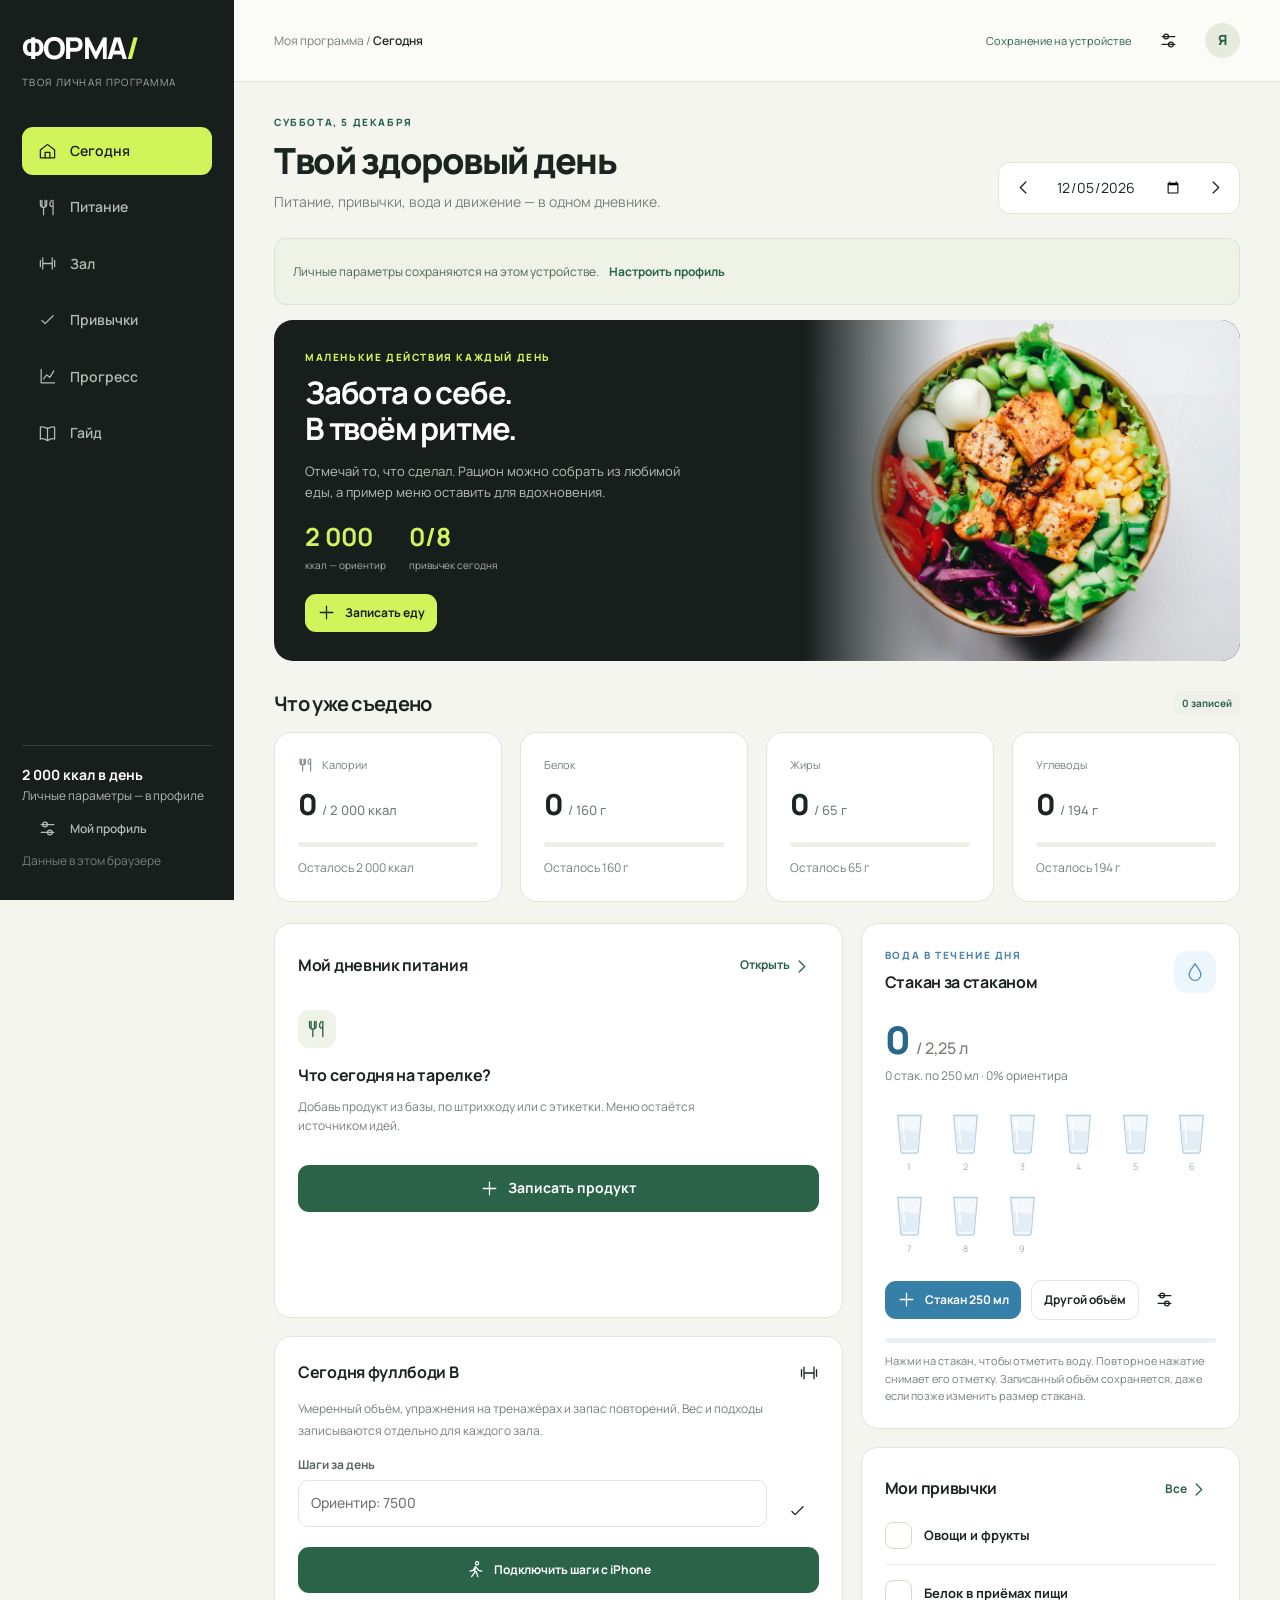
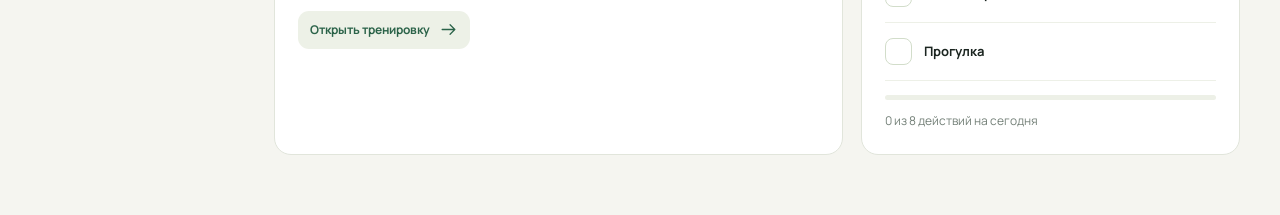
==== forma/index.html @ ad17fe94 "Place step refresh next to daily step count on Today" ====
<!doctype html><html lang="ru"><head><meta charset="UTF-8"><meta name="viewport" content="width=device-width,initial-scale=1,viewport-fit=cover"><meta name="theme-color" content="#171e1c"><meta name="description" content="Дневник продуктов и БЖУ, штрихкоды, вода, привычки и тренировки."><link rel="icon" href="icon.svg" type="image/svg+xml"><link rel="manifest" href="manifest.webmanifest"><link rel="stylesheet" href="style.css?v=6"><title>ФОРМА / Моя программа</title></head><body><aside id="sidebar"></aside><div class="workspace"><header id="header"></header><main id="app"><p>Загружаем твою программу…</p></main></div><nav id="mobile-nav" aria-label="Разделы программы"></nav><div id="toast" role="status"></div><dialog id="modal"></dialog><script src="app.js?v=6" defer></script></body></html>
---- forma/style.css ----
@import url('https://fonts.googleapis.com/css2?family=Manrope:wght@400;500;600;700;800&display=swap');
:root{--bg:#f5f5f0;--ink:#1b2520;--muted:#748078;--line:#e1e5db;--green:#2b6349;--lime:#d1f45b;--dark:#171e1c;--white:#fff;--orange:#c57940}*{box-sizing:border-box}body{margin:0;background:var(--bg);color:var(--ink);font:14px/1.6 Manrope,Arial,sans-serif}button,input,select,textarea{font:inherit}button,a,input,select,summary{touch-action:manipulation}button{cursor:pointer}button:focus-visible,a:focus-visible,summary:focus-visible{outline:3px solid #80ad48;outline-offset:4px}button{border:0}a{color:var(--green)}h1,h2,h3,p{margin:0}h1{font-size:36px;letter-spacing:-1.5px;line-height:1.15;font-weight:800}h2{font-size:23px;letter-spacing:-.7px;line-height:1.35}h3{font-size:16px;letter-spacing:-.3px}small,.muted{color:var(--muted)}small{font-size:12px}input,select,textarea{border:1px solid var(--line);border-radius:10px;background:#fff;color:var(--ink);padding:11px 12px;min-height:44px;max-width:100%}input[type=number]{width:100%}input[type=checkbox]{width:20px;height:20px;min-height:20px;accent-color:var(--green)}label{display:block;font-size:12px;font-weight:700;color:#5a685f;margin-bottom:6px}label input,label select,label textarea{display:block;width:100%;margin-top:6px;font-size:14px;font-weight:500;color:var(--ink)}button svg,a svg{width:19px;height:19px;flex-shrink:0}svg{vertical-align:middle}#sidebar{width:234px;background:var(--dark);color:#fff;position:fixed;inset:0 auto 0 0;display:flex;flex-direction:column;padding:30px 22px;z-index:10}.brand{font-size:30px;letter-spacing:-1.5px;font-weight:800;line-height:1.2}.brand span{color:var(--lime)}.brand-sub{font-size:10px;letter-spacing:1.3px;color:#a3afa6;margin:8px 0 37px}.side-links{display:grid;gap:8px}.nav-btn{display:flex;align-items:center;gap:13px;padding:13px 16px;border-radius:11px;background:transparent;color:#b0bbb3;text-align:left;font-weight:600}.nav-btn.active{background:var(--lime);color:var(--dark)}.nav-btn:hover:not(.active){background:#27332c;color:white}.side-bottom{margin-top:auto;border-top:1px solid #344036;padding-top:18px;color:#b0bbb3;font-size:12px}.side-bottom strong{display:block;color:white;font-size:14px}.workspace{margin-left:234px}#header{height:82px;border-bottom:1px solid var(--line);display:flex;align-items:center;justify-content:space-between;padding:0 40px;background:#fbfbf7}.crumb{font-size:12px;color:var(--muted)}.crumb b{color:var(--ink);font-weight:600}.header-right{display:flex;align-items:center;gap:16px}.save-status{font-size:11px;color:var(--green)}.avatar{width:35px;height:35px;border-radius:50%;display:grid;place-items:center;background:#e5ebdd;font-weight:800;color:var(--green)}.icon-btn{background:transparent;display:inline-flex;align-items:center;justify-content:center;min-width:42px;min-height:42px;border-radius:10px;color:var(--ink)}.icon-btn:hover{background:#e8ecdf}main{max-width:1350px;margin:auto;padding:32px 40px 60px}.page-head{display:flex;justify-content:space-between;align-items:flex-end;margin-bottom:24px;gap:15px}.eyebrow{font-size:10px;font-weight:800;letter-spacing:1.6px;text-transform:uppercase;color:var(--green);margin-bottom:10px}.subtitle{color:var(--muted);margin-top:10px;max-width:650px}.date-control{display:flex;align-items:center;gap:5px;background:white;border:1px solid var(--line);border-radius:12px;padding:3px}.date-control input{border:0;background:transparent;padding:7px;min-width:140px}.btn{display:inline-flex;justify-content:center;align-items:center;gap:9px;background:var(--green);color:#fff;border-radius:11px;padding:12px 17px;min-height:46px;font-weight:700;text-decoration:none}.btn:hover{filter:brightness(1.07)}.btn.lime{background:var(--lime);color:var(--dark)}.btn.soft{background:#edf1e7;color:var(--green)}.btn.outline{background:transparent;color:var(--ink);border:1px solid var(--line)}.btn.small{font-size:12px;padding:9px 12px;min-height:38px}.btn.danger{color:#a64436;background:#fbebe8}.flex{display:flex;align-items:center;gap:10px}.between{justify-content:space-between}.wrap{flex-wrap:wrap}.grid{display:grid;gap:18px}.two{grid-template-columns:1fr 1fr}.three{grid-template-columns:repeat(3,1fr)}.four{grid-template-columns:repeat(4,1fr)}.card{background:#fff;border:1px solid var(--line);border-radius:17px;padding:23px}.hero{min-height:260px;background:var(--dark);color:white;border-radius:19px;overflow:hidden;display:grid;grid-template-columns:1.1fr .9fr;margin-bottom:23px}.hero-copy{padding:29px 31px;position:relative;z-index:1}.hero .eyebrow{color:var(--lime)}.hero h2{font-size:31px;letter-spacing:-1.2px;line-height:1.16;max-width:420px}.hero p{color:#b5c1b7;margin:14px 0 22px;font-size:13px;max-width:390px}.hero-photo{background-image:linear-gradient(90deg,var(--dark),transparent 35%),url('assets/food.jpg');background-size:cover;background-position:center 56%;min-height:260px}.hero-metrics{display:flex;gap:23px;margin-bottom:21px}.hero-metrics b{font-size:25px;color:var(--lime);line-height:1}.hero-metrics small{display:block;color:#a8b6ab;font-size:10px;margin-top:5px}.section-head{display:flex;justify-content:space-between;align-items:center;margin:29px 0 15px;gap:15px}.section-head h2{font-size:20px}.text-link{border:0;background:transparent;color:var(--green);font-weight:700;font-size:12px;padding:8px}.stat-top{font-size:11px;color:var(--muted);display:flex;align-items:center;gap:8px}.stat-num{font-size:29px;font-weight:800;letter-spacing:-1px;margin-top:8px}.stat-num span{font-size:13px;font-weight:500;color:var(--muted);letter-spacing:0}.track{height:5px;background:#edf0e7;border-radius:5px;margin:14px 0 9px;overflow:hidden}.track i{height:100%;display:block;background:var(--green);border-radius:5px;transition:width .25s}.layout-main{grid-template-columns:minmax(0,1.5fr) minmax(280px,1fr)}.meal-line{display:flex;gap:13px;align-items:flex-start;padding:17px 0;border-bottom:1px solid #edf0e7}.meal-line:last-child{border-bottom:0}.meal-icon{width:38px;height:38px;background:#f0f3e8;border-radius:11px;display:grid;place-items:center;color:var(--green);flex-shrink:0}.meal-icon svg{width:20px}.meal-copy{flex:1}.meal-copy small{font-size:10px;text-transform:uppercase;letter-spacing:.6px}.meal-copy h3{font-size:13px;margin:3px 0 4px}.check-btn{width:31px;height:31px;border-radius:50%;border:1px solid #cfd9c8;background:white;color:var(--green);display:grid;place-items:center;flex-shrink:0}.check-btn.checked{background:var(--green);color:white}.meal-done h3{color:var(--muted)}.meal-done .meal-icon{opacity:.65}.tag{display:inline-flex;font-size:10px;font-weight:700;padding:4px 8px;border-radius:6px;background:#edf1e7;color:var(--green);gap:5px;align-items:center}.tag.amber{background:#f7edde;color:#91612e}.training-banner{background:#eef2e6;border-radius:12px;padding:18px;margin-top:17px}.training-banner strong{font-size:16px}.mini-label{font-size:10px;letter-spacing:.8px;text-transform:uppercase;color:var(--muted)}.mini-num{font-size:29px;font-weight:800}.water-cups{display:flex;gap:6px;margin:16px 0}.water-cups i{height:28px;flex:1;background:#edf0e7;border-radius:4px}.water-cups i.full{background:#8cb6a1}.tip{font-size:12px;line-height:1.7;color:#6d7c70;border-left:3px solid #c6e788;padding-left:13px;margin-top:17px}.week-strip{display:grid;grid-template-columns:repeat(7,1fr);gap:8px;margin:18px 0 24px}.day-btn{background:white;border:1px solid var(--line);border-radius:12px;padding:12px 6px;min-height:74px;color:var(--muted);font-size:11px}.day-btn b{display:block;font-size:21px;color:var(--ink);margin:2px 0}.day-btn.active{background:var(--dark);color:#acb9ad;border-color:var(--dark)}.day-btn.active b{color:var(--lime)}.day-btn i{display:block;width:4px;height:4px;border-radius:50%;background:var(--green);margin:5px auto 0}.day-btn.active i{background:var(--lime)}.nutrition-total{background:#eaf0e2;border:1px solid #dce6d3;border-radius:14px;padding:18px 24px;display:flex;align-items:center;justify-content:space-between;gap:15px;margin-bottom:20px}.nutrition-total strong{font-size:27px;letter-spacing:-1px}.nutrition-total span{font-size:12px}.meal-card{padding:0;overflow:hidden}.meal-card-head{padding:21px 23px 16px;display:flex;gap:12px;justify-content:space-between}.meal-card h3{font-size:19px}.meal-card .ingredients{padding:0 23px 8px}.ingredient{display:flex;align-items:center;justify-content:space-between;gap:12px;padding:8px 0;border-bottom:1px solid #edf0e7;font-size:12px}.ingredient input{width:74px;padding:5px 8px;min-height:34px;font-size:12px}.ingredient .food-name{flex:1}.method{background:#f7f8f3;padding:17px 23px;font-size:12px;color:#68766a}.meal-footer{display:flex;align-items:center;justify-content:space-between;gap:10px;padding:15px 23px}.macro-mini{font-size:11px;color:var(--muted)}.empty{padding:38px 20px;text-align:center;color:var(--muted);border:1px dashed #ccd5c4;border-radius:12px}.empty svg{display:block;width:36px;height:36px;margin:0 auto 13px;color:#8ea086}.empty h3{color:var(--ink);margin-bottom:7px}.info-strip{border:1px solid #dbe3d1;border-radius:12px;background:#eef2e7;padding:15px 18px;font-size:12px;color:#4d6654;margin:15px 0}.workout-tabs{display:flex;gap:8px;margin:20px 0}.workout-tabs button{background:white;border:1px solid var(--line);border-radius:10px;padding:10px 17px;color:var(--ink);font-weight:700}.workout-tabs button.active{background:var(--dark);color:var(--lime);border-color:var(--dark)}.exercise{margin-bottom:15px}.exercise summary{list-style:none;cursor:pointer;display:flex;gap:15px;align-items:flex-start}.exercise summary::-webkit-details-marker{display:none}.ex-num{width:35px;height:35px;border-radius:9px;display:grid;place-items:center;background:#edf1e7;color:var(--green);font-weight:800;flex-shrink:0}.ex-title{flex:1}.ex-title p{font-size:12px;color:var(--muted);margin-top:4px}.exercise .details-body{padding:16px 0 0 50px}.exercise .technique{font-size:12px;color:#647267;padding:12px 15px;background:#f5f7f0;border-radius:9px;margin-bottom:14px}.sets{display:grid;gap:6px}.set-row{display:grid;grid-template-columns:45px 1fr 1fr 1fr 37px;gap:8px;align-items:center;font-size:12px}.set-row input{min-height:38px;padding:7px;min-width:0;text-align:center}.set-row.labels{font-size:10px;color:var(--muted);padding:0 0 4px}.set-row.done input{background:#eaf2e5}.timer{position:sticky;top:10px;background:var(--dark);color:#fff;padding:16px 20px;border-radius:14px;display:flex;align-items:center;justify-content:space-between;gap:10px;margin-bottom:18px;z-index:5}.timer-value{font-size:25px;font-weight:800;color:var(--lime);font-variant-numeric:tabular-nums}.timer p{font-size:11px;color:#b6c2b8}.timer-actions{display:flex;gap:6px}.timer .btn{min-height:37px;padding:7px 10px}.chart{width:100%;height:220px;display:block;overflow:visible;margin-top:10px}.chart text{font:11px Arial,sans-serif;fill:var(--muted)}.measure-row{display:grid;grid-template-columns:1fr 1fr 1fr auto;gap:10px;align-items:end;margin-top:20px}.measure-table{width:100%;border-collapse:collapse;font-size:12px;margin-top:17px}.measure-table th{text-align:left;color:var(--muted);font-size:10px;font-weight:600}.measure-table td,.measure-table th{padding:11px 8px;border-bottom:1px solid var(--line)}.history-item{padding:13px 0;border-bottom:1px solid var(--line);font-size:12px}.guide details{background:white;border:1px solid var(--line);border-radius:13px;margin-bottom:10px}.guide summary{cursor:pointer;list-style:none;padding:19px 21px;font-size:15px;font-weight:700;display:flex;justify-content:space-between;gap:15px}.guide summary::after{content:'+';color:var(--green)}.guide details[open] summary::after{content:'−'}.guide details p{padding:0 21px 21px;line-height:1.8;color:#56675b}.guide details a{font-size:12px}.setting-grid{display:grid;grid-template-columns:1fr 1fr;gap:15px}.setting-card h3{margin-bottom:17px}.setting-card{margin-bottom:18px}.dialog-head{display:flex;justify-content:space-between;align-items:center;gap:15px;margin-bottom:20px}dialog{width:min(570px,calc(100% - 28px));max-height:88dvh;overflow:auto;border:0;border-radius:18px;padding:27px;color:var(--ink);box-shadow:0 20px 90px #0004}dialog::backdrop{background:#0e1a1666;backdrop-filter:blur(3px)}dialog h2{font-size:23px}dialog .choice{display:block;width:100%;text-align:left;background:#f2f5eb;border-radius:11px;padding:16px;margin:9px 0;color:var(--ink)}dialog .choice span{display:block;font-size:11px;color:var(--muted);margin-top:3px}#toast{position:fixed;bottom:25px;left:calc(50% + 110px);transform:translateX(-50%);background:var(--dark);color:white;padding:13px 20px;border-radius:12px;box-shadow:0 6px 30px #0002;max-width:90%;z-index:50;opacity:0;pointer-events:none;transition:opacity .2s;font-size:13px}#toast.visible{opacity:1}#mobile-nav{display:none}.source-list a{display:block;margin:10px 0;font-size:12px}.long-note{font-size:12px;line-height:1.8;color:var(--muted)}.field-note{margin:6px 0 15px;font-size:11px;color:var(--muted)}.completion{font-size:11px;color:var(--green);font-weight:700}.feedback{padding:14px 18px;border-radius:12px;background:#f1f5e7;color:var(--green);font-size:12px;line-height:1.7;margin-top:17px}.inline-input{display:flex;gap:10px;align-items:end}.pill-tab{background:#edf1e7;padding:8px 14px;border-radius:9px;color:var(--green);font-weight:700}.pill-tab.active{background:var(--green);color:white}.shopping-row{display:flex;align-items:center;gap:12px;border-bottom:1px solid var(--line);padding:12px 0;font-size:13px}.shopping-row input{min-height:20px}.shopping-row b{margin-left:auto;white-space:nowrap}.hide{display:none!important}.btn:disabled{opacity:.45;cursor:default}@media(min-width:1500px){main{padding-top:40px}.hero{min-height:290px}.hero-copy{padding:35px}}@media(max-width:1150px){#sidebar{width:196px;padding:27px 15px}.workspace{margin-left:196px}main{padding:27px 24px 55px}#header{padding:0 24px}.hero h2{font-size:28px}.four{grid-template-columns:repeat(2,1fr)}.measure-row{grid-template-columns:1fr 1fr}.measure-row .btn{align-self:end}.card{padding:19px}.layout-main{grid-template-columns:1.3fr 1fr}}@media(max-width:800px){#sidebar{display:none}.workspace{margin-left:0}#header{height:64px;padding:0 19px}.crumb{font-size:11px}.save-status{display:none}main{padding:24px 17px 110px}.page-head{align-items:flex-start;flex-direction:column;gap:15px}h1{font-size:31px;letter-spacing:-1.1px}.subtitle{font-size:12px}.date-control{width:100%;justify-content:space-between}.date-control input{flex:1;text-align:center}.hero{grid-template-columns:1.25fr .75fr;min-height:258px}.hero-copy{padding:23px 20px}.hero h2{font-size:25px;letter-spacing:-.8px}.hero p{font-size:11px}.hero-photo{min-height:258px;background-position:45% center}.hero-metrics{gap:17px}.hero-metrics b{font-size:23px}.hero .btn{font-size:11px;padding:10px 12px}.eyebrow{font-size:9px;letter-spacing:1.3px}.layout-main,.two{grid-template-columns:1fr}.three{grid-template-columns:1fr}.four{gap:10px}.stat-num{font-size:26px}.card{padding:18px;border-radius:14px}.stat-top{font-size:10px}.stat-num span{font-size:11px}.section-head{margin-top:24px}.section-head h2{font-size:18px}#mobile-nav{display:flex;position:fixed;inset:auto 0 0;z-index:20;background:#fff;border-top:1px solid var(--line);padding:8px 9px calc(8px + env(safe-area-inset-bottom));justify-content:space-around;box-shadow:0 -3px 15px #00000004}#mobile-nav .nav-btn{flex-direction:column;padding:7px 7px;gap:4px;min-width:58px;font-size:9px;border-radius:10px;color:#819084}#mobile-nav .nav-btn svg{width:20px;height:20px}#mobile-nav .nav-btn.active{background:#edf4de;color:var(--green)}#toast{bottom:100px;left:50%;width:max-content;max-width:90%}.week-strip{gap:5px;margin-bottom:17px}.day-btn{padding:8px 2px;min-height:70px;font-size:9px}.day-btn b{font-size:19px}.nutrition-total{padding:15px;flex-wrap:wrap;gap:7px}.nutrition-total strong{font-size:23px}.nutrition-total span{font-size:11px}.meal-card{padding:0}.meal-card-head{padding:19px 18px 13px}.meal-card .ingredients{padding:0 18px 8px}.meal-card h3{font-size:18px}.meal-footer{padding:14px 18px}.method{padding:15px 18px}.exercise .details-body{padding-left:0}.set-row{grid-template-columns:30px 1fr 1fr 1fr 30px;gap:5px}.set-row input{font-size:13px}.set-row.labels{font-size:9px}.exercise summary{gap:11px}.ex-title h3{font-size:14px}.timer{top:7px;padding:13px 15px}.timer-value{font-size:22px}.setting-grid{gap:11px}.setting-grid label{font-size:11px}.guide summary{font-size:14px;padding:17px}.measure-table td{padding:10px 4px}.measure-row{gap:9px}.header-right{gap:8px}.training-banner strong{font-size:15px}}@media(prefers-reduced-motion:reduce){*{scroll-behavior:auto!important;transition:none!important}}
.hero-metrics b{white-space:nowrap}.hero-metrics>div{min-width:0}.hero-metrics small{line-height:1.5}@media(max-width:800px){.hero-metrics{gap:13px}.hero-metrics b{font-size:21px}.hero-metrics small{font-size:9px}.hero p{margin:11px 0 17px}.hero-copy{padding:22px 18px}.hero-metrics>div:nth-child(1){min-width:62px}.hero-metrics>div:nth-child(2){min-width:47px}}
svg{width:20px;height:20px;flex-shrink:0}.stat-top svg{width:16px;height:16px}@media(max-width:800px){.hero{grid-template-columns:1.35fr .65fr}.hero h2{font-size:23px}.hero .eyebrow{font-size:8px;letter-spacing:1px}.hero-metrics{gap:10px}.hero p{font-size:11px;line-height:1.65}}
/* Tracker v2 */
.tracker-hero{min-height:245px}.tracker-hero .hero-photo{min-height:245px}.food-nav{display:flex;align-items:center;justify-content:space-between;gap:15px;margin-bottom:22px}.food-nav .workout-tabs{margin:0}.diary-groups{display:grid;gap:16px;margin:22px 0}.diary-group .flex h3{font-size:19px}.diary-entry{display:flex;gap:14px;padding:16px 0;border-bottom:1px solid #edf0e7}.diary-entry:last-child{border:0;padding-bottom:0}.entry-edit{background:transparent;color:var(--ink);padding:0;text-align:left;flex:1;min-width:0}.entry-edit strong{display:block;font-size:14px}.entry-edit small{display:block;margin-top:3px;font-size:11px}.entry-edit span{display:block;color:var(--muted);font-size:10px;margin-top:5px}.entry-right{display:flex;flex-direction:column;align-items:flex-end;min-width:42px}.entry-right b{font-size:18px;line-height:1.3}.entry-right small{font-size:10px}.entry-right .icon-btn{width:25px;min-width:25px;height:25px;min-height:25px;margin-top:7px;color:#9baba0}.entry-right .icon-btn svg{width:15px}.add-entry-empty{background:#f6f8f1;border:1px dashed #dce4d3;border-radius:10px;color:var(--muted);font-size:12px;padding:17px;width:100%;margin-top:16px;text-align:left}.diary-empty{padding:26px 0 15px}.diary-empty .meal-icon{margin-bottom:15px}.diary-empty p{font-size:12px;color:var(--muted);margin-top:9px;max-width:400px}.idea-card .macro-mini{margin:9px 0 17px}.idea-card h3{font-size:19px}.idea-foods{margin-bottom:17px}.idea-foods .ingredient span{flex:1}.idea-foods .ingredient b{white-space:nowrap}.idea-card .btn{margin-top:17px}.water-panel .eyebrow{color:#4d86aa;margin-bottom:7px}.water-drop{background:#edf6fc;color:#538fb5;padding:11px;border-radius:13px;display:grid;place-items:center}.water-metric{font-size:38px;letter-spacing:-1.5px;font-weight:800;color:#28678c;line-height:1.4;margin-top:17px}.water-metric span{font-size:16px;font-weight:500;color:var(--muted);letter-spacing:0}.glass-grid{display:grid;grid-template-columns:repeat(6,1fr);gap:8px;margin:21px 0 18px}.glass-button{background:transparent;border:0;border-radius:9px;display:grid;justify-items:center;padding:5px 2px;color:#9aafb9;min-width:0;min-height:64px}.glass-button:hover{background:#f0f7fb}.glass-button svg{width:37px;height:46px}.glass-button span{font-size:9px;margin-top:3px}.glass-button.filled span{color:#3b85b0;font-weight:700}.water-primary{background:#367fa9;color:white}.water-track i{background:#5b9dc6}.water-track{margin-top:17px;background:#eaf2f6}.water-panel .field-note{margin-bottom:0}.water-history{margin-top:17px;font-size:12px;color:#547389}.water-history summary{cursor:pointer;padding:10px 0;font-weight:700}.water-log{display:flex;justify-content:space-between;align-items:center;padding:9px 0;border-bottom:1px solid #edf3f6;color:var(--ink)}.water-log small{display:block;font-size:10px}.habit-row{display:flex;align-items:center;gap:12px;padding:15px 0;border-bottom:1px solid #edf0e7}.habit-row:last-child{border-bottom:0}.habit-row>div:nth-child(2){flex:1}.habit-row strong{font-size:13px}.habit-row small{display:block;font-size:11px;color:var(--muted);margin-top:3px}.habit-check{width:27px;height:27px;border:1px solid #d2ddca;border-radius:8px;background:white;display:grid;place-items:center;color:#a6b39c;flex-shrink:0}.habit-check svg{width:17px;height:17px}.habit-check.done{background:var(--green);color:white;border-color:var(--green)}.habit-row.auto .habit-check:not(.done){background:#f3f5ee;border-color:#e6ebdd}.habit-row.auto .tag{font-size:8px}.habit-heatmap{display:grid;grid-template-columns:repeat(7,1fr);gap:10px;margin:19px 0 14px}.heat-day{background:#f2f5e9;color:var(--ink);border:1px solid transparent;border-radius:12px;min-height:96px;padding:12px 6px;display:grid;justify-items:center;gap:4px}.heat-day small{font-size:10px;color:var(--muted)}.heat-day b{font-size:25px}.heat-day span{font-size:10px;color:var(--muted)}.heat-day.selected{border-color:var(--green)}.heat-day.all-done{background:var(--lime)}.habit-manage{padding:13px 0;border-bottom:1px solid var(--line)}.habit-manage strong{font-size:13px}.food-target{font-size:11px;color:var(--muted);margin-top:-10px;margin-bottom:17px}.food-mode-tabs{display:grid;grid-template-columns:1fr 1fr 1fr;gap:6px;background:#f1f4ea;padding:5px;border-radius:10px;margin-bottom:21px}.food-mode-tabs button{background:transparent;padding:9px 4px;color:#6d7d6c;border-radius:7px;font-weight:700;font-size:12px;min-height:39px}.food-mode-tabs button.active{background:white;color:var(--green);box-shadow:0 1px 6px #243b1e0c}.library-tabs{display:flex;gap:7px;margin:18px 0 8px;flex-wrap:wrap}.library-tabs button{font-size:10px;background:transparent;color:#7c8979;border-radius:7px;padding:7px 9px}.library-tabs button.active{background:#eef4e4;color:var(--green);font-weight:700}#local-food-results{max-height:340px;overflow:auto;border-bottom:1px solid var(--line)}.product-result{display:flex;gap:8px;align-items:center;border-bottom:1px solid #edf0e8;padding:13px 2px}.product-result:last-child{border:0}.product-pick{background:transparent;text-align:left;color:var(--ink);padding:0;flex:1;min-width:0}.product-pick strong{display:block;font-size:13px}.product-pick small{display:block;font-size:10px;color:var(--muted);margin:3px 0}.product-pick span{display:block;font-size:10px;color:#729061}.favorite-btn{font-size:25px;background:transparent;color:#acb3a7;padding:5px 8px;min-width:39px;min-height:39px}.favorite-btn.is-favorite{color:#c28f24}.remote-status{padding:13px 0;font-size:12px;color:#527145}.remote-status:empty{display:none}.remote-status.error{color:#aa5b40}.database-note{font-size:10px;line-height:1.7;color:#8c9886;margin-top:18px}.review-source{font-size:10px;color:var(--muted);margin-bottom:13px}.nutri-label{display:flex;align-items:center;gap:10px;margin:22px 0 14px}.nutri-label h3{font-size:14px;flex:1}.nutri-label select{font-size:12px;min-height:35px;padding:7px 9px}.nutrition-inputs{display:grid;grid-template-columns:repeat(4,1fr);gap:9px}.nutrition-inputs label{font-size:10px}.nutrition-inputs input{font-size:14px;padding:9px;min-width:0}.portion-preview{background:#eef3e7;border:1px solid #e4ebdb;padding:15px;border-radius:12px;margin:17px 0;color:#527046;font-size:12px}.portion-preview b{display:block;color:var(--green);font-size:25px;letter-spacing:-.6px}.portion-preview span{display:block;margin-top:2px}.portion-preview small{display:block;font-size:10px;margin-top:5px}.scanner-view{position:relative;background:#18231c;border-radius:12px;overflow:hidden;margin-top:18px}.scanner-view video{width:100%;height:240px;object-fit:cover;display:block}.scan-frame{position:absolute;inset:25% 10%;border:2px solid #d1f45b;border-radius:9px;pointer-events:none}.food-mode-tabs button:focus-visible,.glass-button:focus-visible{outline-offset:1px}@media(max-width:800px){#mobile-nav .nav-btn{min-width:0;flex:1;padding:7px 3px;font-size:8px}#mobile-nav .nav-btn svg{width:19px;height:19px}.food-nav{flex-direction:column;align-items:stretch;gap:12px}.food-nav .workout-tabs{display:grid;grid-template-columns:1fr 1fr;gap:7px}.food-nav .workout-tabs button{padding:10px 8px;font-size:12px}.food-nav>.btn{width:100%}.nutrition-inputs{grid-template-columns:1fr 1fr;gap:11px}.nutrition-inputs label{font-size:11px}.nutrition-inputs input{font-size:16px}.food-mode-tabs button{font-size:11px}.habit-heatmap{gap:5px}.heat-day{min-height:85px;padding:9px 2px}.heat-day b{font-size:21px}.heat-day span{font-size:8px}.heat-day small{font-size:9px}.habit-week{padding:16px}.water-metric{font-size:36px}.glass-grid{gap:5px}.glass-button svg{width:35px;height:44px}.glass-button{min-height:61px}.entry-edit strong{font-size:13px}.entry-edit span{font-size:10px}.diary-group .flex h3{font-size:17px}.diary-entry{gap:10px}.entry-edit small{font-size:10px}dialog{padding:22px}.water-actions{gap:7px}.water-actions .btn{font-size:11px}.tracker-hero .hero-copy{padding:23px 19px}.tracker-hero h2{font-size:24px}.tracker-hero .hero-metrics{gap:22px}.tracker-hero .hero-metrics b{font-size:25px}.tracker-hero p{font-size:11px}.tracker-hero .hero-photo{min-height:250px}.diary-empty{padding:20px 0 7px}}@media(max-width:360px){.food-mode-tabs button{font-size:10px}.water-actions .btn{padding:9px 8px}.glass-button svg{width:31px}.tracker-hero h2{font-size:21px}}

/* Keep product save controls visible even on short phone screens. */
dialog.product-dialog{overflow:hidden;max-height:90dvh;padding-bottom:0}dialog.product-dialog[open]{display:flex;flex-direction:column}.product-dialog .dialog-head{flex-shrink:0}.product-dialog #product-form{display:flex;flex-direction:column;min-height:0;overflow:hidden}.product-fields{overflow-y:auto;min-height:0;overscroll-behavior:contain;padding:0 2px 4px}.product-save-bar{flex-shrink:0;background:#fff;padding:14px 0 max(18px,env(safe-area-inset-bottom));border-top:1px solid var(--line)}.product-save-bar .btn{min-height:48px}.product-save-bar .text-link{display:block;margin:10px auto 0}.product-dialog .portion-preview{margin-bottom:12px}

/* Long imported names and Safari form controls must stay inside their cards. */
.grid>*,.flex>*,.setting-grid>*,.nutrition-inputs>*{min-width:0}.product-pick,.entry-edit,.meal-copy,.ingredient span,.habit-row strong,.guide .details-body{overflow-wrap:anywhere}.product-dialog .dialog-head h2{font-size:clamp(19px,5vw,23px)}.product-dialog .dialog-head .icon-btn{flex-shrink:0}input,select,textarea{max-width:100%}@media(max-width:800px){input,select,textarea{font-size:16px!important}dialog{width:calc(100% - 20px);max-height:90dvh;padding:20px}.product-save-bar{padding-top:12px}.product-save-bar .btn{font-size:13px;padding:12px 8px}.nutri-label{flex-wrap:wrap}.nutri-label h3{flex-basis:160px}.database-note a{overflow-wrap:anywhere}.card h3{overflow-wrap:anywhere}#mobile-nav{padding-bottom:max(8px,env(safe-area-inset-bottom))}}

.bridge-instructions{padding-left:23px;font-size:13px;line-height:1.75;margin:18px 0}.bridge-instructions li{margin:13px 0}#step-template{font-size:12px!important;overflow-wrap:anywhere;width:100%;background:#f5f7f0}

.step-refresh{margin:14px 0 18px}.step-refresh .btn{width:100%;min-height:46px}.step-refresh .field-note{margin:7px 0 0}
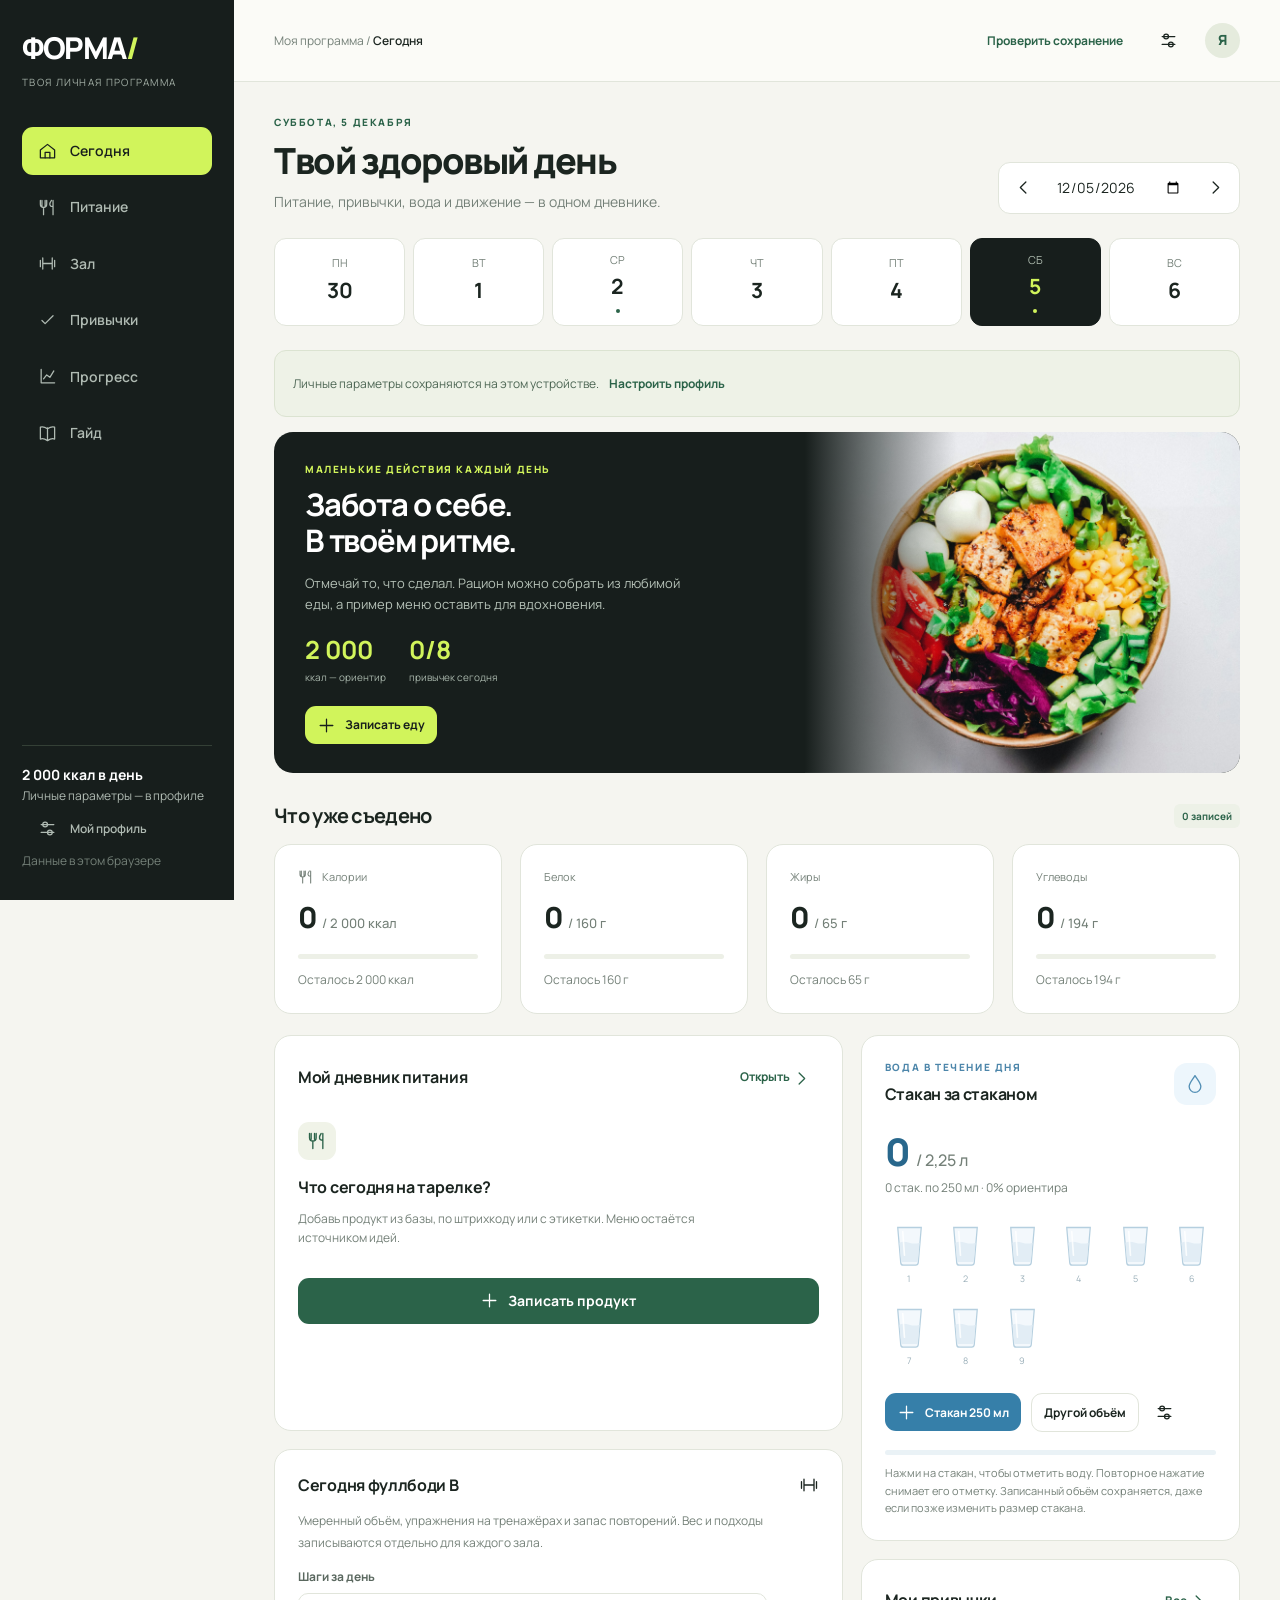
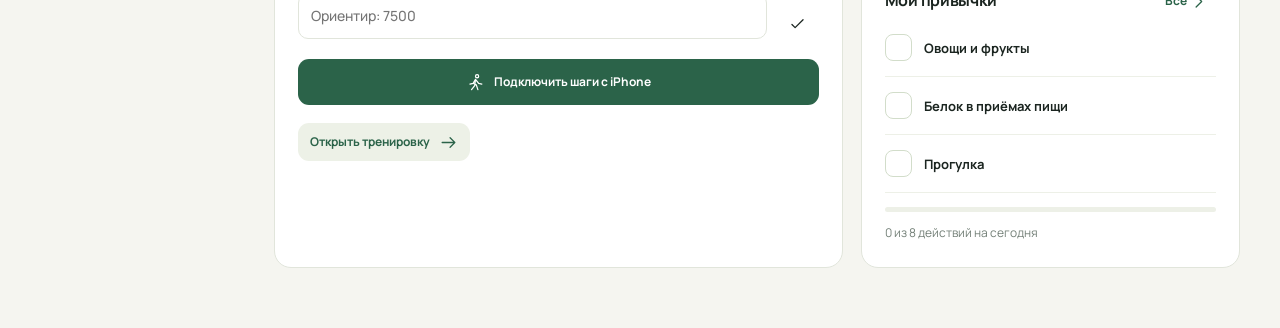
==== commit 66bfaccf: "Expose persistence failures and diagnostics; autosave measurements and show daily history" ====
--- a/forma/index.html
+++ b/forma/index.html
@@ -1 +1 @@
-<!doctype html><html lang="ru"><head><meta charset="UTF-8"><meta name="viewport" content="width=device-width,initial-scale=1,viewport-fit=cover"><meta name="theme-color" content="#171e1c"><meta name="description" content="Дневник продуктов и БЖУ, штрихкоды, вода, привычки и тренировки."><link rel="icon" href="icon.svg" type="image/svg+xml"><link rel="manifest" href="manifest.webmanifest"><link rel="stylesheet" href="style.css?v=6"><title>ФОРМА / Моя программа</title></head><body><aside id="sidebar"></aside><div class="workspace"><header id="header"></header><main id="app"><p>Загружаем твою программу…</p></main></div><nav id="mobile-nav" aria-label="Разделы программы"></nav><div id="toast" role="status"></div><dialog id="modal"></dialog><script src="app.js?v=6" defer></script></body></html>
+<!doctype html><html lang="ru"><head><meta charset="UTF-8"><meta name="viewport" content="width=device-width,initial-scale=1,viewport-fit=cover"><meta name="theme-color" content="#171e1c"><meta name="description" content="Дневник продуктов и БЖУ, штрихкоды, вода, привычки и тренировки."><link rel="icon" href="icon.svg" type="image/svg+xml"><link rel="manifest" href="manifest.webmanifest"><link rel="stylesheet" href="style.css?v=9"><title>ФОРМА / Моя программа</title></head><body><aside id="sidebar"></aside><div class="workspace"><header id="header"></header><main id="app"><p>Загружаем твою программу…</p></main></div><nav id="mobile-nav" aria-label="Разделы программы"></nav><div id="toast" role="status"></div><dialog id="modal"></dialog><script src="app.js?v=9" defer></script></body></html>
--- a/forma/style.css
+++ b/forma/style.css
@@ -14,3 +14,5 @@
 .bridge-instructions{padding-left:23px;font-size:13px;line-height:1.75;margin:18px 0}.bridge-instructions li{margin:13px 0}#step-template{font-size:12px!important;overflow-wrap:anywhere;width:100%;background:#f5f7f0}
 
 .step-refresh{margin:14px 0 18px}.step-refresh .btn{width:100%;min-height:46px}.step-refresh .field-note{margin:7px 0 0}
+
+.storage-warning{position:fixed;top:0;left:0;right:0;z-index:100;background:#8b3629;color:white;padding:12px 18px;font-size:13px;box-shadow:0 3px 15px #0003}.storage-warning button{padding:7px 10px;border:1px solid #ffffff77;border-radius:6px;background:transparent;color:white;margin:4px}.storage-report{background:#f2f5ed;padding:15px;border-radius:12px;margin:15px 0;font-size:13px;line-height:1.7}.storage-report p+p{margin-top:8px}@media(max-width:800px){.header-right .save-status{display:block!important;font-size:10px;max-width:110px;line-height:1.3}}
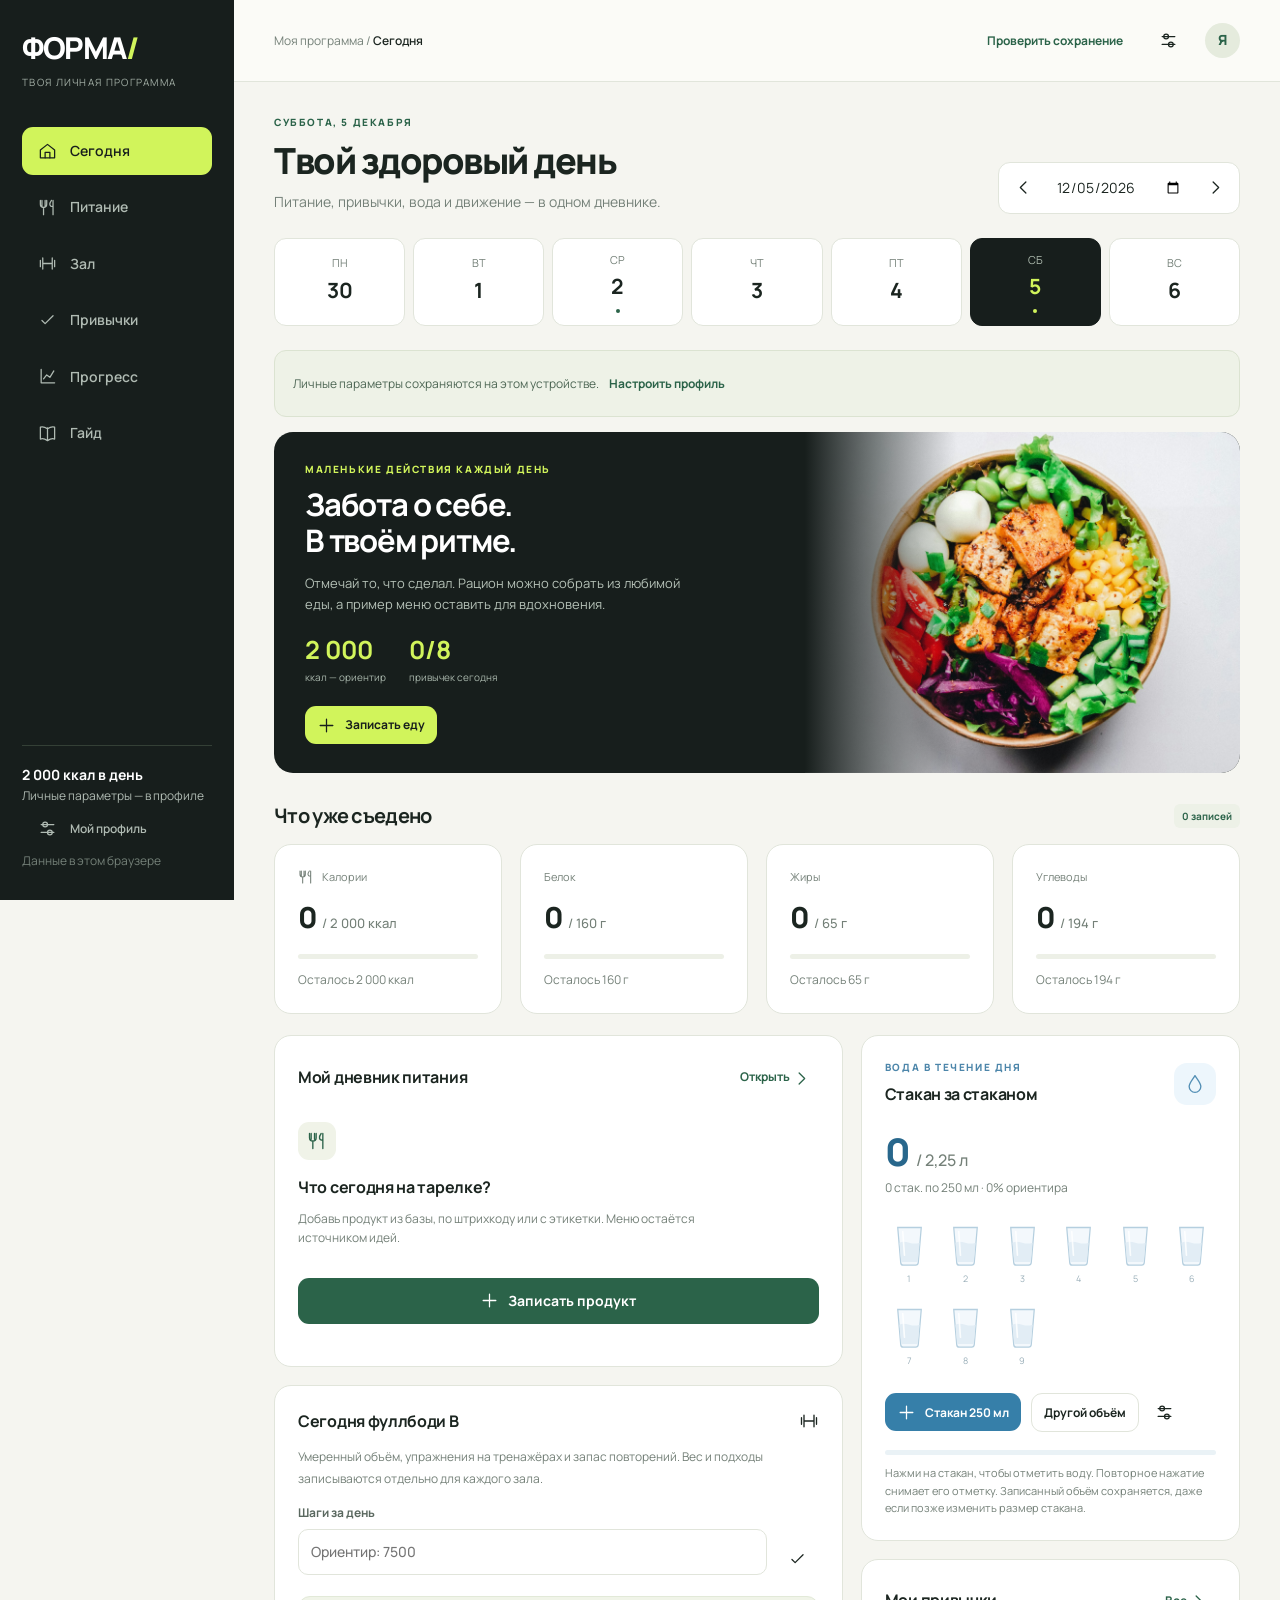
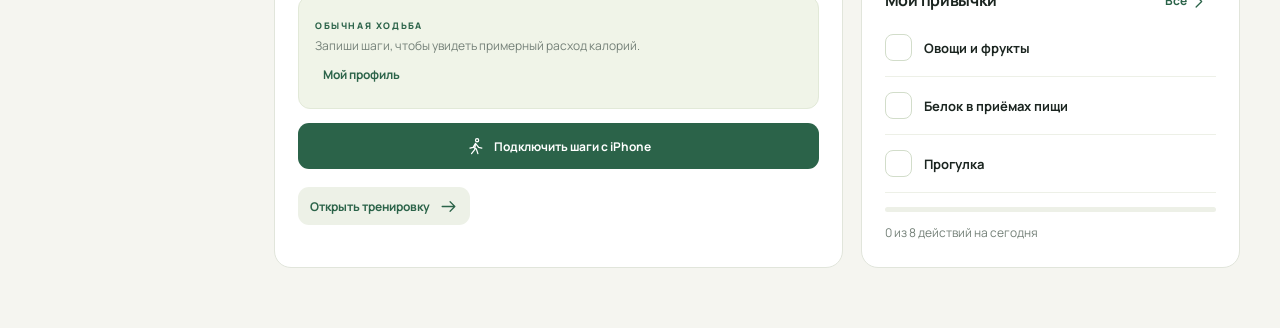
==== commit d8df3bdc: "Estimate active walking calories next to daily step count" ====
--- a/forma/index.html
+++ b/forma/index.html
@@ -1 +1 @@
-<!doctype html><html lang="ru"><head><meta charset="UTF-8"><meta name="viewport" content="width=device-width,initial-scale=1,viewport-fit=cover"><meta name="theme-color" content="#171e1c"><meta name="description" content="Дневник продуктов и БЖУ, штрихкоды, вода, привычки и тренировки."><link rel="icon" href="icon.svg" type="image/svg+xml"><link rel="manifest" href="manifest.webmanifest"><link rel="stylesheet" href="style.css?v=9"><title>ФОРМА / Моя программа</title></head><body><aside id="sidebar"></aside><div class="workspace"><header id="header"></header><main id="app"><p>Загружаем твою программу…</p></main></div><nav id="mobile-nav" aria-label="Разделы программы"></nav><div id="toast" role="status"></div><dialog id="modal"></dialog><script src="app.js?v=9" defer></script></body></html>
+<!doctype html><html lang="ru"><head><meta charset="UTF-8"><meta name="viewport" content="width=device-width,initial-scale=1,viewport-fit=cover"><meta name="theme-color" content="#171e1c"><meta name="description" content="Дневник продуктов и БЖУ, штрихкоды, вода, привычки и тренировки."><link rel="icon" href="icon.svg" type="image/svg+xml"><link rel="manifest" href="manifest.webmanifest"><link rel="stylesheet" href="style.css?v=10"><title>ФОРМА / Моя программа</title></head><body><aside id="sidebar"></aside><div class="workspace"><header id="header"></header><main id="app"><p>Загружаем твою программу…</p></main></div><nav id="mobile-nav" aria-label="Разделы программы"></nav><div id="toast" role="status"></div><dialog id="modal"></dialog><script src="app.js?v=10" defer></script></body></html>
--- a/forma/style.css
+++ b/forma/style.css
@@ -16,3 +16,5 @@
 .step-refresh{margin:14px 0 18px}.step-refresh .btn{width:100%;min-height:46px}.step-refresh .field-note{margin:7px 0 0}
 
 .storage-warning{position:fixed;top:0;left:0;right:0;z-index:100;background:#8b3629;color:white;padding:12px 18px;font-size:13px;box-shadow:0 3px 15px #0003}.storage-warning button{padding:7px 10px;border:1px solid #ffffff77;border-radius:6px;background:transparent;color:white;margin:4px}.storage-report{background:#f2f5ed;padding:15px;border-radius:12px;margin:15px 0;font-size:13px;line-height:1.7}.storage-report p+p{margin-top:8px}@media(max-width:800px){.header-right .save-status{display:block!important;font-size:10px;max-width:110px;line-height:1.3}}
+
+.walking-estimate{padding:16px;background:#f0f4e8;border:1px solid #e2e9d8;border-radius:12px;margin-top:15px}.walking-kcal{font-size:30px;font-weight:800;color:var(--green);letter-spacing:-1px;margin-top:6px}.walking-kcal span{font-size:13px;font-weight:600;letter-spacing:0}.walking-estimate .field-note{margin-top:6px}.walking-estimate summary{cursor:pointer;font-size:11px;color:var(--green);padding-top:9px}.walking-estimate .eyebrow{font-size:9px}
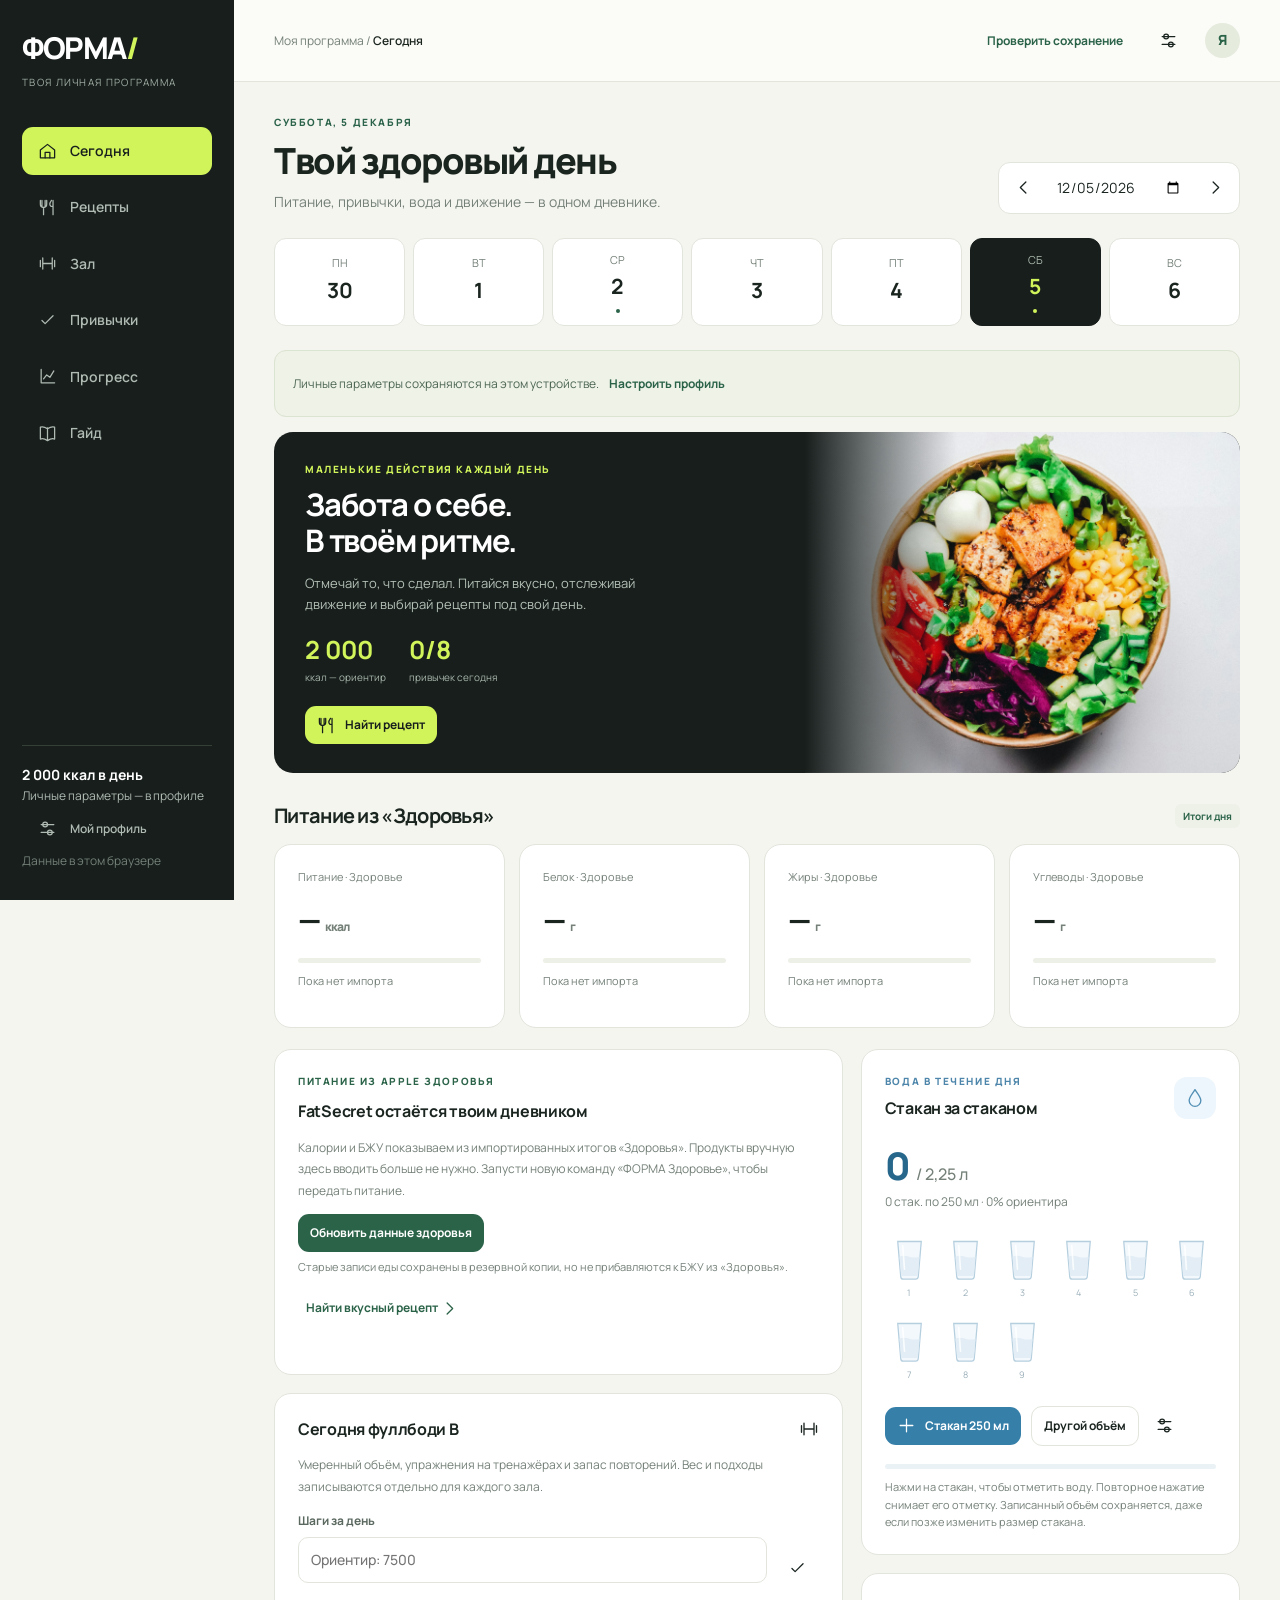
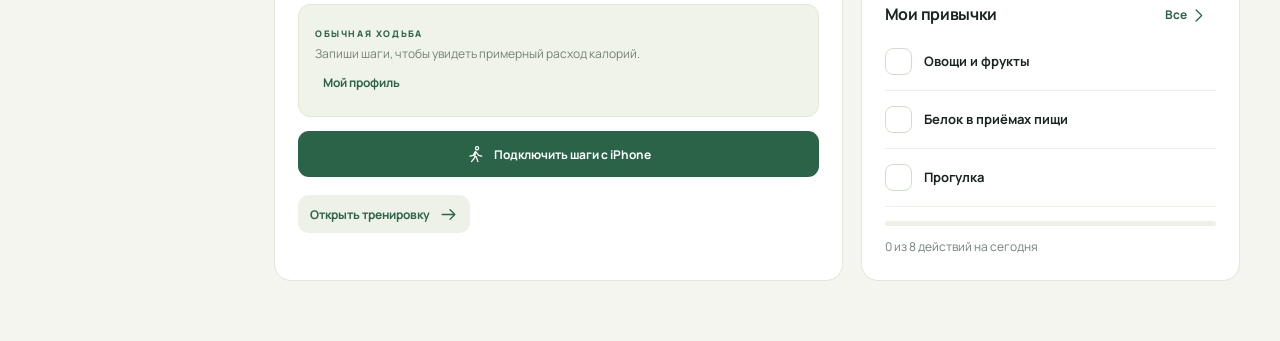
==== commit d8d35d01: "Replace visible food diary with Health overview and 130 searchable recipes" ====
--- a/forma/index.html
+++ b/forma/index.html
@@ -1 +1 @@
-<!doctype html><html lang="ru"><head><meta charset="UTF-8"><meta name="viewport" content="width=device-width,initial-scale=1,viewport-fit=cover"><meta name="theme-color" content="#171e1c"><meta name="description" content="Дневник продуктов и БЖУ, штрихкоды, вода, привычки и тренировки."><link rel="icon" href="icon.svg" type="image/svg+xml"><link rel="manifest" href="manifest.webmanifest"><link rel="stylesheet" href="style.css?v=10"><title>ФОРМА / Моя программа</title></head><body><aside id="sidebar"></aside><div class="workspace"><header id="header"></header><main id="app"><p>Загружаем твою программу…</p></main></div><nav id="mobile-nav" aria-label="Разделы программы"></nav><div id="toast" role="status"></div><dialog id="modal"></dialog><script src="app.js?v=10" defer></script></body></html>
+<!doctype html><html lang="ru"><head><meta charset="UTF-8"><meta name="viewport" content="width=device-width,initial-scale=1,viewport-fit=cover"><meta name="theme-color" content="#171e1c"><meta name="description" content="Дневник продуктов и БЖУ, штрихкоды, вода, привычки и тренировки."><link rel="icon" href="icon.svg" type="image/svg+xml"><link rel="manifest" href="manifest.webmanifest"><link rel="stylesheet" href="style.css?v=11"><title>ФОРМА / Моя программа</title></head><body><aside id="sidebar"></aside><div class="workspace"><header id="header"></header><main id="app"><p>Загружаем твою программу…</p></main></div><nav id="mobile-nav" aria-label="Разделы программы"></nav><div id="toast" role="status"></div><dialog id="modal"></dialog><script src="app.js?v=11" defer></script></body></html>
--- a/forma/style.css
+++ b/forma/style.css
@@ -18,3 +18,5 @@
 .storage-warning{position:fixed;top:0;left:0;right:0;z-index:100;background:#8b3629;color:white;padding:12px 18px;font-size:13px;box-shadow:0 3px 15px #0003}.storage-warning button{padding:7px 10px;border:1px solid #ffffff77;border-radius:6px;background:transparent;color:white;margin:4px}.storage-report{background:#f2f5ed;padding:15px;border-radius:12px;margin:15px 0;font-size:13px;line-height:1.7}.storage-report p+p{margin-top:8px}@media(max-width:800px){.header-right .save-status{display:block!important;font-size:10px;max-width:110px;line-height:1.3}}
 
 .walking-estimate{padding:16px;background:#f0f4e8;border:1px solid #e2e9d8;border-radius:12px;margin-top:15px}.walking-kcal{font-size:30px;font-weight:800;color:var(--green);letter-spacing:-1px;margin-top:6px}.walking-kcal span{font-size:13px;font-weight:600;letter-spacing:0}.walking-estimate .field-note{margin-top:6px}.walking-estimate summary{cursor:pointer;font-size:11px;color:var(--green);padding-top:9px}.walking-estimate .eyebrow{font-size:9px}
+
+.macro-grid{display:grid;grid-template-columns:repeat(4,1fr);gap:14px}.macro-card .stat-num{font-size:30px;margin:10px 0}.macro-card .stat-num small{font-size:12px}.recipe-toolbar{margin:20px 0}.recipe-categories{display:flex;gap:7px;flex-wrap:wrap;margin:16px 0}.recipe-categories button{border-radius:8px;padding:8px 12px;background:#eff3e7;color:var(--green);font-size:12px}.recipe-categories .active{background:var(--green);color:white}.recipe-library-card{display:flex;flex-direction:column;gap:12px}.recipe-library-card h3{font-size:20px;line-height:1.3}.recipe-kcal{font-size:25px;font-weight:800;color:var(--green)}.recipe-kcal span{font-size:11px;font-weight:500}.recipe-preview{font-size:12px;color:var(--muted);line-height:1.6;flex:1}.recipe-ingredient-list{margin-top:18px}.health-import-list{margin:20px 0}.health-import-list label{display:flex;align-items:center;gap:10px;padding:12px 0;border-bottom:1px solid var(--line);font-size:13px}.health-import-list input{width:21px;height:21px;min-height:0;flex-shrink:0}.health-import-list label span{flex:1}.health-import-list label b{white-space:nowrap;font-size:13px}@media(max-width:800px){.macro-grid{grid-template-columns:1fr 1fr;gap:10px}.macro-card .stat-num{font-size:26px}.recipe-library-card h3{font-size:18px}.recipe-categories{gap:5px}.recipe-categories button{padding:9px;font-size:11px}}
